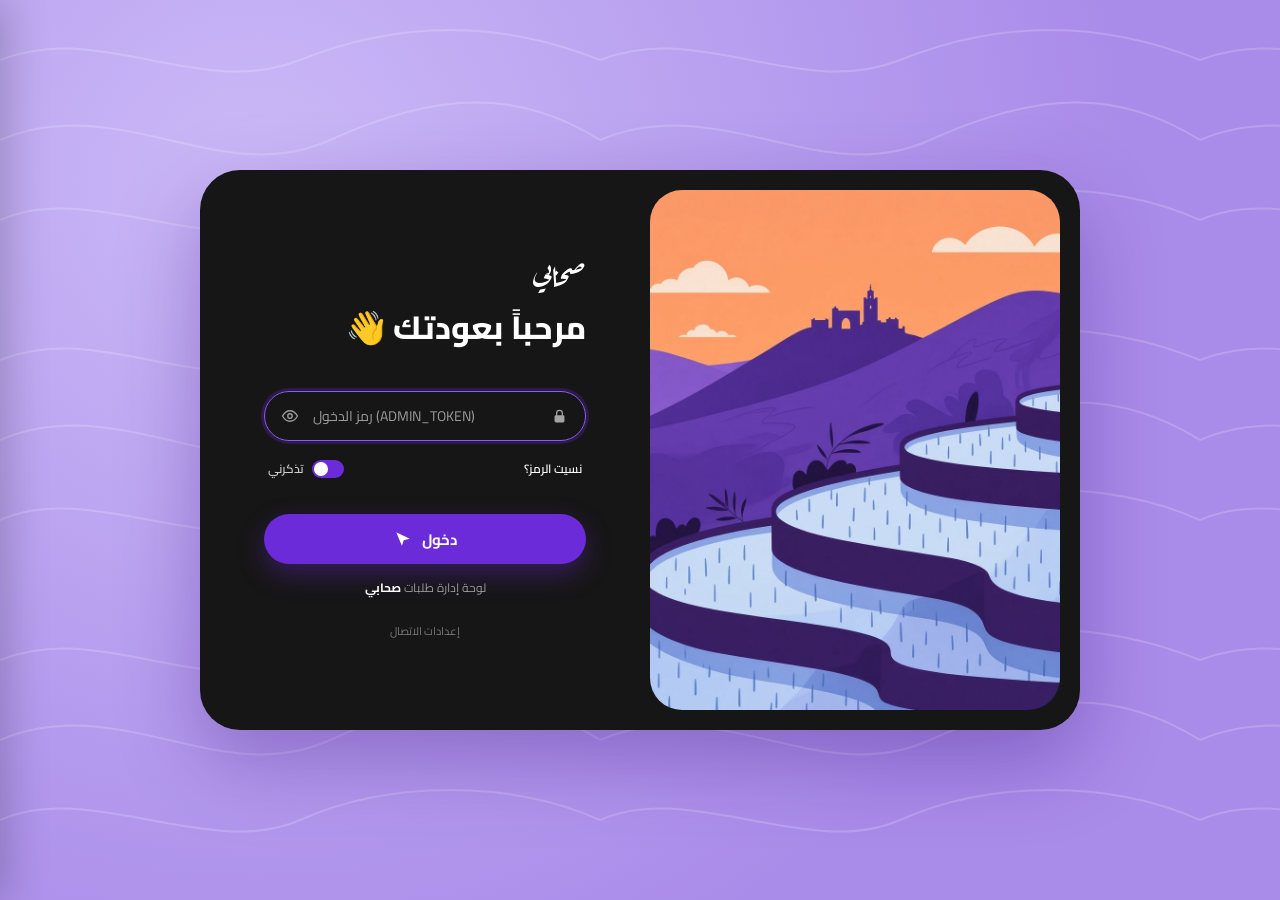
==== admin/index.html @ 3eadcd67 "Add Sahaby website, admin panel and order backend" ====
<!DOCTYPE html>
<html lang="ar" dir="rtl">
<head>
<meta charset="UTF-8"><meta name="viewport" content="width=device-width, initial-scale=1.0">
<meta name="robots" content="noindex,nofollow,noarchive">
<title>لوحة التحكم | صحابي</title>
<link href="https://fonts.googleapis.com/css2?family=Cairo:wght@400;600;700;800&family=Aref+Ruqaa:wght@700&display=swap" rel="stylesheet">
<link rel="stylesheet" href="admin.css">
</head>
<body>
<div id="login" class="login" hidden>
  <div class="lg-card">
    <form class="lg-form" id="lgf" autocomplete="off">
      <div class="lg-logo">صحابي</div>
      <h1 class="lg-h">مرحباً بعودتك <span class="wave">👋</span></h1>
      <div class="lg-field">
        <svg class="lg-ic" viewBox="0 0 24 24"><rect x="5" y="11" width="14" height="10" rx="2" fill="currentColor" stroke="none"/><path d="M8 11V8a4 4 0 0 1 8 0v3"/></svg>
        <input id="lg-token" type="password" placeholder="رمز الدخول (ADMIN_TOKEN)" dir="auto" required aria-label="رمز الدخول">
        <button type="button" class="lg-eye" id="lg-eye" aria-label="إظهار الرمز"><svg viewBox="0 0 24 24"><path d="M2 12s4-7 10-7 10 7 10 7-4 7-10 7S2 12 2 12z"/><circle cx="12" cy="12" r="3"/></svg></button>
      </div>
      <div class="lg-row">
        <label class="lg-tgl"><input type="checkbox" id="lg-remember" checked><span></span>تذكرني</label>
        <button type="button" class="lg-link" id="lg-forgot" aria-expanded="false">نسيت الرمز؟</button>
      </div>
      <div class="lg-hint" id="lg-hint" hidden>الرمز موجود في: <b>Apps Script ← Project Settings ← Script properties ← <span dir="ltr">ADMIN_TOKEN</span></b>. انسخه والصقه هنا.</div>
      <div class="lg-err" id="lg-err" role="alert"></div>
      <button class="lg-btn" id="lg-btn" type="submit"><span class="lg-btn-t">دخول</span><svg viewBox="0 0 24 24"><path d="M3 11.5L21 3l-7.5 18-2.5-7.5z" fill="currentColor" stroke="none"/></svg></button>
      <p class="lg-foot">لوحة إدارة طلبات <b>صحابي</b></p>
      <details class="lg-adv"><summary>إعدادات الاتصال</summary>
        <input id="lg-url" dir="ltr" aria-label="رابط الـ API">
      </details>
    </form>
    <div class="lg-art" aria-hidden="true"></div>
  </div>
</div>

<div id="app" class="app" hidden>
  <aside class="side" id="side">
    <div class="side-logo">صحابي <small>الإدارة</small></div>
    <nav class="side-nav" id="nav">
      <a href="#/dashboard" data-v="dashboard"><svg viewBox="0 0 24 24"><path d="M3 3h8v8H3zM13 3h8v5h-8zM13 10h8v11h-8zM3 13h8v8H3z"/></svg>لوحة القيادة</a>
      <a href="#/orders" data-v="orders"><svg viewBox="0 0 24 24"><path d="M6 3h12l2 4v14H4V7z"/><path d="M4 7h16M9 11h6"/></svg>الطلبات <b class="nb" id="nb-new" hidden>0</b></a>
      <a href="#/customers" data-v="customers"><svg viewBox="0 0 24 24"><circle cx="9" cy="8" r="4"/><path d="M2 21c0-4 3-6 7-6s7 2 7 6M16 4a4 4 0 0 1 0 8M22 21c0-3-2-5-4-5.5"/></svg>العملاء</a>
      <a href="#/products" data-v="products"><svg viewBox="0 0 24 24"><path d="M4 5a2 2 0 0 1 2-2h13v16H6a2 2 0 0 0-2 2z"/><path d="M4 19V5"/></svg>المنتجات</a>
      <a href="#/settings" data-v="settings"><svg viewBox="0 0 24 24"><circle cx="12" cy="12" r="3"/><path d="M19.4 15a1.7 1.7 0 0 0 .3 1.8l.1.1a2 2 0 1 1-2.8 2.8l-.1-.1a1.7 1.7 0 0 0-1.8-.3 1.7 1.7 0 0 0-1 1.5V21a2 2 0 1 1-4 0v-.1a1.7 1.7 0 0 0-1.1-1.5 1.7 1.7 0 0 0-1.8.3l-.1.1a2 2 0 1 1-2.8-2.8l.1-.1a1.7 1.7 0 0 0 .3-1.8 1.7 1.7 0 0 0-1.5-1H3a2 2 0 1 1 0-4h.1a1.7 1.7 0 0 0 1.5-1.1 1.7 1.7 0 0 0-.3-1.8l-.1-.1a2 2 0 1 1 2.8-2.8l.1.1a1.7 1.7 0 0 0 1.8.3H9a1.7 1.7 0 0 0 1-1.5V3a2 2 0 1 1 4 0v.1a1.7 1.7 0 0 0 1 1.5 1.7 1.7 0 0 0 1.8-.3l.1-.1a2 2 0 1 1 2.8 2.8l-.1.1a1.7 1.7 0 0 0-.3 1.8V9a1.7 1.7 0 0 0 1.5 1H21a2 2 0 1 1 0 4h-.1a1.7 1.7 0 0 0-1.5 1z"/></svg>الإعدادات</a>
    </nav>
    <button class="side-out" id="logout" type="button"><svg viewBox="0 0 24 24"><path d="M9 21H5a2 2 0 0 1-2-2V5a2 2 0 0 1 2-2h4M16 17l5-5-5-5M21 12H9"/></svg>تسجيل الخروج</button>
  </aside>
  <div class="scrim" id="scrim"></div>
  <div class="main">
    <header class="top">
      <button class="burger" id="burger" type="button" aria-label="القائمة"><span></span><span></span><span></span></button>
      <h1 id="title">لوحة القيادة</h1>
      <div class="top-act">
        <span class="sync" id="sync" title="آخر تحديث"></span>
        <label class="tgl" title="تحديث تلقائي"><input type="checkbox" id="auto"><span></span><em>تلقائي</em></label>
        <button class="btn ghost" id="refresh" type="button" title="تحديث"><svg viewBox="0 0 24 24"><path d="M21 12a9 9 0 1 1-3-6.7L21 8M21 3v5h-5"/></svg><em>تحديث</em></button>
      </div>
    </header>
    <main class="view" id="view"></main>
  </div>
</div>

<aside class="drawer" id="drawer" aria-hidden="true"><div class="dr-in" id="dr"></div></aside>
<div class="dscrim" id="dscrim"></div>
<div class="toasts" id="toasts" aria-live="polite"></div>
<div id="print" class="print-area"></div>
<script src="admin.js"></script>
</body>
</html>
---- admin/admin.css ----
*,*::before,*::after{margin:0;padding:0;box-sizing:border-box;border-radius:0!important}
:root{--g:#1f3a2e;--g2:#2b4d3d;--gold:#b8862b;--gl:#f1d08a;--cr:#f7f5f0;--bd:#e6dfd0;--tx:#22302a;--mu:#7d857f;--red:#a3261f}
html,body{height:100%}
body{font-family:'Cairo',sans-serif;background:var(--cr);color:var(--tx);font-size:14px;font-variant-numeric:lining-nums}
button,input,select,textarea{font-family:inherit;font-size:14px;color:inherit}
svg{width:18px;height:18px;fill:none;stroke:currentColor;stroke-width:1.8;stroke-linecap:round;stroke-linejoin:round;flex:0 0 auto}
[hidden]{display:none!important}
.btn{display:inline-flex;align-items:center;gap:6px;border:1px solid var(--bd);background:#fff;padding:8px 14px;font-weight:700;cursor:pointer;text-decoration:none;color:var(--tx);white-space:nowrap}
.btn:hover{border-color:var(--g)}.btn.pri{background:var(--g);color:#fff;border-color:var(--g)}.btn.pri:hover{background:var(--gold);border-color:var(--gold)}
.btn.gold{background:var(--gold);color:#fff;border-color:var(--gold)}.btn.ghost{background:transparent}.btn.dang{color:var(--red);border-color:#e9c3c0}.btn.dang:hover{background:var(--red);color:#fff}
.btn.wa{background:#25d366;border-color:#25d366;color:#fff}.btn.wide{width:100%;justify-content:center;padding:12px}.btn:disabled{opacity:.6;cursor:wait}
input,select,textarea{border:1px solid var(--bd);background:#fff;padding:8px 10px;outline:none;width:100%}input:focus,select:focus,textarea:focus{border-color:var(--g)}
label{font-weight:700;font-size:13px;display:block;margin-bottom:4px}
/* login — matches the reference design; rounded corners allowed ONLY here */
.login{min-height:100%;display:flex;align-items:center;justify-content:center;padding:28px;background-color:#b9a4f0;
 background-image:url("data:image/svg+xml,%3Csvg xmlns='http://www.w3.org/2000/svg' width='600' height='300' viewBox='0 0 600 300'%3E%3Cg fill='none' stroke='%23ffffff' stroke-opacity='.18' stroke-width='2'%3E%3Cpath d='M0 60 C100 20 200 100 300 60 S500 20 600 60'/%3E%3Cpath d='M0 140 C120 90 220 190 330 140 S520 90 600 140'/%3E%3Cpath d='M0 220 C90 180 210 260 300 220 S510 180 600 220'/%3E%3C/g%3E%3C/svg%3E"),radial-gradient(circle at 20% 20%,#cbb9f7,#a98be9 70%);background-size:600px 300px,cover}
.login .lg-card{width:100%;max-width:880px;min-height:560px;background:#161616;border-radius:40px!important;padding:20px;display:grid;grid-template-columns:1fr 1fr;gap:20px;direction:ltr;box-shadow:0 30px 80px rgba(60,20,130,.35)}
.lg-form{direction:rtl;display:flex;flex-direction:column;justify-content:center;padding:30px 44px;color:#fff}
.lg-logo{font-family:'Aref Ruqaa',serif;font-size:30px;color:#fff;line-height:1;margin-bottom:10px}
.lg-h{font-family:'Cairo',sans-serif;font-weight:800;font-size:32px;color:#fff;margin-bottom:34px;letter-spacing:0}.lg-h .wave{display:inline-block;animation:wv 2.4s ease-in-out infinite;transform-origin:70% 70%}
@keyframes wv{0%,60%,100%{transform:rotate(0)}10%,30%{transform:rotate(14deg)}20%{transform:rotate(-8deg)}}
.lg-field{position:relative;margin-bottom:12px}
.login .lg-field input{width:100%;height:50px;border-radius:999px!important;background:transparent;border:1px solid #6d6d6d;color:#fff;padding:0 46px 0 48px;font-size:14px;transition:border-color .2s,box-shadow .2s}
.lg-field input::placeholder{color:#9b9b9b}.lg-field input:focus{border-color:#8b5cf6;box-shadow:0 0 0 3px rgba(108,43,217,.25)}
.lg-ic{position:absolute;right:18px;top:50%;transform:translateY(-50%);width:17px;height:17px;color:#a3a3a3;pointer-events:none}
.login .lg-eye{position:absolute;left:8px;top:50%;transform:translateY(-50%);width:36px;height:36px;border-radius:50%!important;border:0;background:transparent;color:#9b9b9b;cursor:pointer;display:flex;align-items:center;justify-content:center}.lg-eye:hover,.lg-eye.on{color:#fff;background:#262626}
.lg-row{display:flex;align-items:center;justify-content:space-between;margin:4px 4px 0;direction:rtl}
.lg-tgl{display:flex;align-items:center;gap:8px;margin:0;font-weight:600;font-size:12px;color:#cfcfcf;cursor:pointer;order:2}.lg-tgl input{display:none}
.login .lg-tgl span{width:32px;height:18px;border-radius:999px!important;background:#3a3a3a;position:relative;transition:background .2s}
.login .lg-tgl span::after{content:"";position:absolute;top:2px;right:2px;width:14px;height:14px;border-radius:50%!important;background:#fff;transition:right .2s}
.lg-tgl input:checked+span{background:#6c2bd9}.lg-tgl input:checked+span::after{right:16px}
.lg-link{order:1;background:none;border:0;color:#fff;font-size:12px;font-weight:600;cursor:pointer;padding:0}.lg-link:hover{color:#c4a8ff;text-decoration:underline}
.login .lg-hint{margin-top:10px;background:#222;border:1px solid #333;border-radius:16px!important;padding:10px 14px;font-size:12px;line-height:1.9;color:#cfcfcf}.lg-hint b{color:#fff;font-weight:600}
.login .lg-err{display:none;margin-top:12px;background:rgba(239,68,68,.12);border:1px solid rgba(239,68,68,.45);color:#fca5a5;border-radius:16px!important;padding:9px 14px;font-size:12.5px}.lg-err.on{display:block}
.login .lg-btn{margin-top:34px;height:50px;width:100%;border:0;border-radius:999px!important;background:#6c2bd9;color:#fff;font-weight:700;font-size:15px;display:flex;align-items:center;justify-content:center;gap:10px;cursor:pointer;transition:background .2s,transform .1s;box-shadow:0 10px 26px rgba(108,43,217,.35)}
.lg-btn:hover{background:#7c3aed}.lg-btn:active{transform:scale(.985)}.lg-btn:disabled{opacity:.7;cursor:wait}.lg-btn svg{width:18px;height:18px;transform:scaleX(-1)}
.lg-foot{text-align:center;font-size:12px;color:#9b9b9b;margin-top:12px}.lg-foot b{color:#fff}
.lg-adv{margin-top:18px;text-align:center}.lg-adv summary{list-style:none;cursor:pointer;font-size:11px;color:#7a7a7a;display:inline-block}.lg-adv summary::-webkit-details-marker{display:none}.lg-adv summary:hover{color:#c4a8ff}
.login .lg-adv input{margin-top:8px;height:40px;border-radius:999px!important;background:transparent;border:1px solid #444;color:#ddd;padding:0 16px;font-size:11px}
.login .lg-art{border-radius:32px!important;background:#6c2bd9 url(login-art.jpg) center/cover no-repeat;min-height:100%}
@media(max-width:760px){.login{padding:14px;align-items:flex-start}
 .login .lg-card{grid-template-columns:1fr;min-height:0;padding:12px;border-radius:30px!important;gap:0}
 .login .lg-art{order:-1;height:150px;min-height:0;border-radius:22px!important;background-position:center 35%}
 .lg-form{padding:26px 14px 18px}.lg-h{font-size:26px;margin-bottom:24px}.lg-btn{margin-top:26px}}
/* layout */
.app{display:flex;min-height:100%}
.side{width:240px;background:var(--g);color:#cfd8d2;display:flex;flex-direction:column;position:fixed;top:0;bottom:0;right:0;z-index:40;transition:transform .25s}
.side-logo{font-family:'Aref Ruqaa',serif;font-size:34px;color:var(--gl);padding:18px 22px;border-bottom:1px solid rgba(241,208,138,.15)}.side-logo small{font-family:'Cairo';font-size:12px;color:#9fb0a6;margin-right:6px}
.side-nav{flex:1;padding:12px 0}.side-nav a{display:flex;align-items:center;gap:12px;padding:12px 22px;color:#cfd8d2;text-decoration:none;font-weight:600;border-right:3px solid transparent}
.side-nav a:hover{background:rgba(255,255,255,.05);color:#fff}.side-nav a.on{background:rgba(241,208,138,.1);color:var(--gl);border-right-color:var(--gold)}
.nb{margin-right:auto;background:var(--gold);color:#fff;font-size:11px;padding:1px 7px}
.side-out{display:flex;gap:10px;align-items:center;background:none;border:0;border-top:1px solid rgba(241,208,138,.15);color:#cfd8d2;padding:16px 22px;cursor:pointer;font-weight:600}.side-out:hover{color:#fff}
.main{flex:1;margin-right:240px;min-width:0}
.top{position:sticky;top:0;z-index:30;background:#fff;border-bottom:1px solid var(--bd);display:flex;align-items:center;gap:14px;padding:12px 24px;min-height:62px}
.top h1{font-size:20px;color:var(--g)}.top-act{margin-right:auto;display:flex;align-items:center;gap:10px}
.sync{font-size:12px;color:var(--mu)}
.tgl{display:flex;align-items:center;gap:6px;margin:0;cursor:pointer;font-size:12px}.tgl input{display:none}.tgl span{width:34px;height:18px;background:#ccc;position:relative}.tgl span::after{content:"";position:absolute;top:2px;right:2px;width:14px;height:14px;background:#fff;transition:right .2s}
.tgl input:checked+span{background:var(--g)}.tgl input:checked+span::after{right:18px}.tgl em{font-style:normal;color:var(--mu)}.top .btn em{font-style:normal}
.burger{display:none;background:none;border:0;cursor:pointer;width:36px;height:36px;flex-direction:column;justify-content:center;gap:5px;padding:7px}.burger span{display:block;height:2px;background:var(--g)}
.scrim,.dscrim{display:none;position:fixed;inset:0;background:rgba(0,0,0,.4);z-index:35}.scrim.on,.dscrim.on{display:block}.dscrim{z-index:55}
.view{padding:22px 24px 40px;max-width:1400px}
/* cards */
.kpis{display:grid;grid-template-columns:repeat(auto-fill,minmax(180px,1fr));gap:12px;margin-bottom:18px}
.kpi{background:#fff;border:1px solid var(--bd);padding:14px 16px;position:relative;border-bottom:3px solid var(--bd)}
.kpi small{display:block;color:var(--mu);font-weight:600;font-size:12px}.kpi b{display:block;font-size:24px;color:var(--g);margin-top:4px;line-height:1.3}.kpi i{font-style:normal;font-size:12px;color:var(--mu)}
.kpi.k-new{border-bottom-color:#1a4f9c}.kpi.k-conf{border-bottom-color:#1f6b3a}.kpi.k-ship{border-bottom-color:var(--gold)}.kpi.k-del{border-bottom-color:var(--g)}.kpi.k-can{border-bottom-color:var(--red)}.kpi.k-money{background:var(--g);border-color:var(--g)}.kpi.k-money small{color:#b9c8bf}.kpi.k-money b{color:var(--gl)}
.grid2{display:grid;grid-template-columns:2fr 1fr;gap:14px;margin-bottom:14px}.grid2.eq{grid-template-columns:1fr 1fr}
.panel{background:#fff;border:1px solid var(--bd)}.panel>h3{font-size:15px;color:var(--g);padding:12px 16px;border-bottom:1px solid var(--bd);display:flex;align-items:center;gap:10px}.panel>h3 .seg{margin-right:auto}
.pbody{padding:14px 16px}
.seg{display:inline-flex;border:1px solid var(--bd)}.seg button{background:#fff;border:0;padding:4px 12px;cursor:pointer;font-weight:700;font-size:12px}.seg button.on{background:var(--g);color:#fff}
.chart svg{width:100%;height:auto;display:block}.chart text{font-family:Cairo;font-size:10px;fill:#8a908b}
.legend{display:flex;gap:14px;font-size:12px;color:var(--mu);margin-top:6px;flex-wrap:wrap}.legend i{display:inline-block;width:10px;height:10px;margin-left:5px;vertical-align:middle}
.donut{display:flex;align-items:center;gap:16px}.donut svg{width:150px;height:150px;flex:0 0 150px}.donut ul{list-style:none;flex:1}.donut li{display:flex;justify-content:space-between;padding:4px 0;font-size:13px;border-bottom:1px dashed #eee}.donut li i{display:inline-block;width:10px;height:10px;margin-left:6px}
.bars li{list-style:none;margin-bottom:10px}.bars .bl{display:flex;justify-content:space-between;font-size:13px;margin-bottom:3px}.bars .bt{height:8px;background:#f0ebe0}.bars .bt span{display:block;height:100%;background:var(--gold)}
/* toolbar */
.tools{display:flex;flex-wrap:wrap;gap:8px;align-items:flex-end;background:#fff;border:1px solid var(--bd);padding:12px;margin-bottom:12px}
.tools .f{display:flex;flex-direction:column;min-width:130px;flex:1}.tools .f label{font-size:11px;color:var(--mu);margin-bottom:2px}.tools .f.s{flex:2;min-width:200px}
.tools .acts{display:flex;gap:6px;flex-wrap:wrap}
.search{position:relative}.search kbd{position:absolute;left:8px;top:50%;transform:translateY(-50%);font-size:11px;border:1px solid var(--bd);padding:0 5px;color:var(--mu);background:var(--cr)}
.bulk{display:flex;align-items:center;gap:10px;background:var(--g);color:#fff;padding:10px 14px;margin-bottom:12px;flex-wrap:wrap}.bulk select{width:auto;color:var(--tx)}
/* table */
.tbl-wrap{background:#fff;border:1px solid var(--bd);overflow-x:auto}
table{width:100%;border-collapse:collapse}th,td{padding:10px 12px;text-align:right;border-bottom:1px solid #f0ebe0;white-space:nowrap}
th{background:var(--cr);color:var(--mu);font-size:12px;font-weight:700;position:sticky;top:0;cursor:default}th.sortable{cursor:pointer}th.sortable:hover{color:var(--g)}
tbody tr{cursor:pointer}tbody tr:hover{background:#fbf9f4}tbody tr.sel{background:#fdf6e6}td.num{font-weight:700;color:var(--g)}td .mu{color:var(--mu);font-size:12px;display:block}
td input[type=checkbox],th input[type=checkbox]{width:16px;height:16px}
.st{display:inline-block;padding:3px 10px;font-size:12px;font-weight:700;white-space:nowrap}
.st-new{background:#e3edfb;color:#1a4f9c}.st-confirmed{background:#e2f2e6;color:#1f6b3a}.st-shipping{background:#fdf1d8;color:#8a6420}.st-delivered{background:#1f3a2e;color:#f1d08a}.st-cancelled{background:#f8e1e0;color:#a3261f}.st-no_answer{background:#ececec;color:#555}
select.qs{width:auto;padding:4px 6px;font-size:12px;font-weight:700;border:0}
.rep{display:inline-block;background:var(--gold);color:#fff;font-size:10px;padding:0 6px;margin-right:4px;vertical-align:middle}
.pager{display:flex;align-items:center;justify-content:space-between;padding:10px 12px;gap:10px;flex-wrap:wrap;color:var(--mu);font-size:13px}.pager .pg{display:flex;gap:4px}.pager button{min-width:34px;justify-content:center;padding:5px 8px}
/* states */
.empty,.err{text-align:center;padding:50px 20px;background:#fff;border:1px solid var(--bd);color:var(--mu)}.empty h3,.err h3{color:var(--g);margin-bottom:6px;font-size:17px}.err h3{color:var(--red)}.empty .btn,.err .btn{margin-top:14px}
.sk{background:linear-gradient(90deg,#eee8dc 25%,#f6f2ea 50%,#eee8dc 75%);background-size:200% 100%;animation:sk 1.2s infinite}@keyframes sk{to{background-position:-200% 0}}
.sk-kpi{height:84px}.sk-line{height:42px;margin-bottom:6px}.sk-box{height:260px}
/* drawer */
.drawer{position:fixed;top:0;bottom:0;left:0;width:520px;max-width:100%;background:#fff;z-index:60;transform:translateX(-100%);transition:transform .25s;box-shadow:8px 0 40px rgba(0,0,0,.2);overflow-y:auto}
.drawer.on{transform:none}
.dr-head{background:var(--g);color:#fff;padding:16px 20px;position:sticky;top:0;z-index:2;display:flex;align-items:flex-start;gap:10px}.dr-head h2{font-size:18px;direction:ltr;text-align:right}.dr-head p{color:#b9c8bf;font-size:12px}.dr-head .x{margin-right:auto;background:none;border:0;color:#fff;font-size:26px;cursor:pointer;line-height:1}
.dr-sec{padding:16px 20px;border-bottom:1px solid #f0ebe0}.dr-sec h4{font-size:13px;color:var(--mu);margin-bottom:10px}
.kv{display:grid;grid-template-columns:110px 1fr;gap:6px 10px;font-size:14px}.kv dt{color:var(--mu)}.kv dd{font-weight:600}
.dr-acts{display:flex;flex-wrap:wrap;gap:6px}
.frm{display:grid;grid-template-columns:1fr 1fr;gap:10px}.frm .full{grid-column:1/-1}
.tline{list-style:none;border-right:2px solid var(--bd);padding-right:14px}.tline li{position:relative;padding-bottom:12px;font-size:13px}.tline li::before{content:"";position:absolute;right:-21px;top:5px;width:12px;height:12px;background:var(--gold)}.tline small{display:block;color:var(--mu);font-size:11px}
.total-big{font-size:22px;color:var(--g);font-weight:700}
/* toasts */
.toasts{position:fixed;bottom:18px;left:18px;z-index:80;display:flex;flex-direction:column;gap:8px}
.toast{background:var(--g);color:#fff;padding:12px 16px;min-width:240px;max-width:340px;box-shadow:0 8px 24px rgba(0,0,0,.25);border-right:4px solid var(--gold);animation:tin .25s}.toast.err{background:var(--red);border-right-color:#fff}
@keyframes tin{from{transform:translateY(10px);opacity:0}}
.note-s{font-size:12px;color:var(--mu);background:var(--cr);padding:10px 12px;margin-top:10px;line-height:1.8}
.set-grid{display:grid;grid-template-columns:1fr 1fr;gap:14px}.set-grid .panel .pbody>*+*{margin-top:10px}
.print-area{display:none}
/* mobile */
@media(max-width:900px){
 .side{transform:translateX(100%)}.side.on{transform:none}.main{margin-right:0}.burger{display:flex}
 .top{padding:10px 14px;gap:8px}.top h1{font-size:17px}.top .btn em,.tgl em,.sync{display:none}
 .view{padding:14px 12px 30px}.grid2,.grid2.eq,.set-grid{grid-template-columns:1fr}
 .kpis{grid-template-columns:repeat(2,1fr);gap:8px}.kpi{padding:10px 12px}.kpi b{font-size:19px}
 .tools .f{min-width:calc(50% - 4px)}.tools .f.s{min-width:100%}
 .tbl-wrap{background:none;border:0;overflow:visible}
 table.cards thead{display:none}table.cards,table.cards tbody{display:block}
 table.cards tr{display:grid;grid-template-columns:auto 1fr auto;gap:2px 10px;background:#fff;border:1px solid var(--bd);margin-bottom:8px;padding:12px;position:relative}
 table.cards td{border:0;padding:0;white-space:normal}table.cards td.c-chk{grid-row:span 3;align-self:start}
 table.cards td.c-id{font-weight:700;color:var(--g)}table.cards td.c-date{text-align:left;color:var(--mu);font-size:12px}
 table.cards td.c-name{grid-column:2/4}table.cards td.c-prod{grid-column:2/4;color:var(--mu);font-size:13px}
 table.cards td.c-city,table.cards td.c-phone,table.cards td.c-qty{display:none}
 table.cards td.c-total{grid-column:2;font-size:16px;margin-top:6px}table.cards td.c-st{text-align:left;margin-top:6px}
 .donut{flex-direction:column}.drawer{width:100%}.frm{grid-template-columns:1fr}
 .toasts{left:10px;right:10px}.toast{max-width:none}
}
/* print */
@media print{
 @page{size:A5;margin:10mm}
 body{background:#fff}body>*:not(.print-area){display:none!important}.print-area{display:block!important}
 .slip{font-family:'Cairo',sans-serif;color:#000}.slip+.slip{page-break-before:always}
 .slip .ph{display:flex;justify-content:space-between;align-items:center;border-bottom:3px solid #1f3a2e;padding-bottom:8px;margin-bottom:12px}
 .slip .lg{font-family:'Aref Ruqaa',serif;font-size:34px;color:#1f3a2e}.slip h2{font-size:16px}
 .slip table{width:100%;border-collapse:collapse;margin:10px 0}.slip td,.slip th{border:1px solid #999;padding:6px 8px;font-size:12px;white-space:normal}
 .slip .cod{border:3px solid #000;padding:10px;text-align:center;font-size:20px;font-weight:700;margin:12px 0}
 .slip .ft{font-size:10px;color:#555;text-align:center;margin-top:14px}
 .plist table{width:100%;border-collapse:collapse}.plist th,.plist td{border:1px solid #999;padding:4px 6px;font-size:10px;white-space:normal}
 @page list{size:A4 landscape}
}
/* QA: long customer/product names */
.c-name .nm{display:inline-block;max-width:220px;overflow:hidden;text-overflow:ellipsis;white-space:nowrap;vertical-align:bottom}
@media (max-width:1100px){.c-name .nm{max-width:150px}}
@media (max-width:760px){.c-name .nm{max-width:60vw}}
.drawer h2,.drawer .dname{overflow-wrap:anywhere}
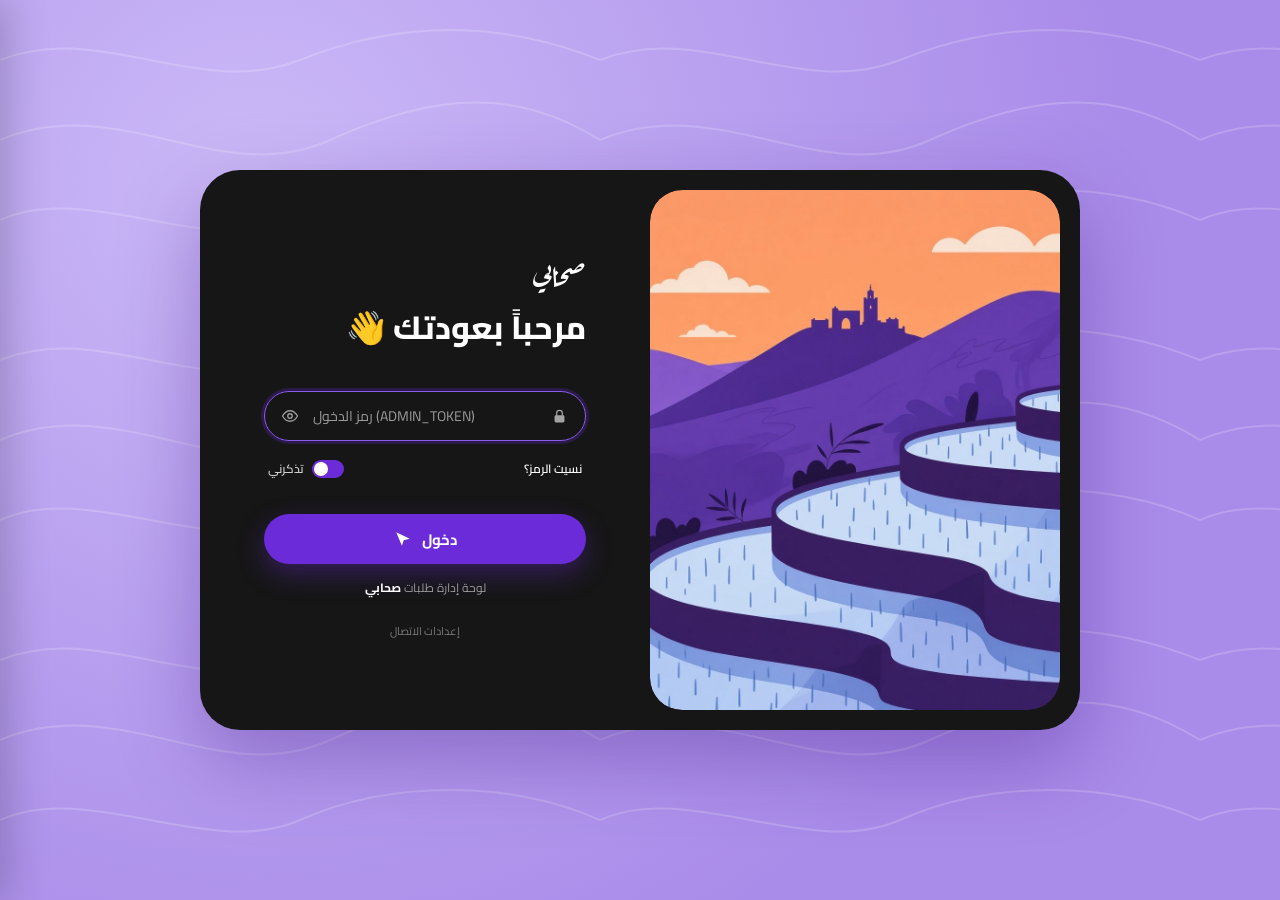
==== commit 60c0e963: "Keep only Facebook/Instagram/WhatsApp socials; admin panel motion and polish" ====
--- a/admin/index.html
+++ b/admin/index.html
@@ -5,7 +5,7 @@
 <meta name="robots" content="noindex,nofollow,noarchive">
 <title>لوحة التحكم | صحابي</title>
 <link href="https://fonts.googleapis.com/css2?family=Cairo:wght@400;600;700;800&family=Aref+Ruqaa:wght@700&display=swap" rel="stylesheet">
-<link rel="stylesheet" href="admin.css">
+<link rel="stylesheet" href="admin.css?v=2">
 </head>
 <body>
 <div id="login" class="login" hidden>
@@ -65,6 +65,6 @@
 <div class="dscrim" id="dscrim"></div>
 <div class="toasts" id="toasts" aria-live="polite"></div>
 <div id="print" class="print-area"></div>
-<script src="admin.js"></script>
+<script src="admin.js?v=2"></script>
 </body>
 </html>
--- a/admin/admin.css
+++ b/admin/admin.css
@@ -146,3 +146,66 @@
 @media (max-width:1100px){.c-name .nm{max-width:150px}}
 @media (max-width:760px){.c-name .nm{max-width:60vw}}
 .drawer h2,.drawer .dname{overflow-wrap:anywhere}
+/* ===== motion & polish layer (restrained; transform/opacity only, no layout shift) ===== */
+:root{--ease:cubic-bezier(.22,1,.36,1)}
+.btn,.seg button,.side-nav a,.side-out,tbody tr,.kpi,.panel,select.qs{transition:background-color .2s,border-color .2s,color .2s,box-shadow .25s var(--ease),transform .25s var(--ease)}
+.btn:active:not(:disabled){transform:translateY(1px)}
+.btn:focus-visible,.seg button:focus-visible,.side-nav a:focus-visible,.side-out:focus-visible,.lg-btn:focus-visible,.lg-link:focus-visible,.lg-eye:focus-visible,.x:focus-visible,select:focus-visible{outline:2px solid var(--gold);outline-offset:2px}
+.kpi:hover{transform:translateY(-2px);box-shadow:0 10px 24px rgba(31,58,46,.08)}
+tbody tr:hover{box-shadow:inset -3px 0 0 var(--gold)}
+/* sidebar sliding indicator */
+.side-nav{position:relative}
+.side-nav.has-ind a.on{border-right-color:transparent}
+.nav-ind{position:absolute;top:0;right:0;width:3px;background:var(--gold);opacity:0;pointer-events:none;transition:transform .35s var(--ease),height .35s var(--ease),opacity .2s}
+/* scrims fade instead of popping */
+.scrim,.dscrim{display:block;opacity:0;visibility:hidden;transition:opacity .3s,visibility 0s .3s}
+.scrim.on,.dscrim.on{opacity:1;visibility:visible;transition:opacity .3s}
+.side,.drawer{transition:transform .42s var(--ease)}
+/* status flash on updated row */
+@keyframes flash{0%{background-color:#f6e7c4}100%{background-color:transparent}}
+tr.flash>td{animation:flash 1.2s ease-out}
+/* toast exit */
+.toast{animation:tin .35s var(--ease)}
+@keyframes tin{from{transform:translateX(-24px);opacity:0}}
+.toast.out{opacity:0;transform:translateX(-24px);transition:opacity .25s,transform .25s}
+/* skeleton: tone */
+.sk{animation-duration:1.4s}
+/* login: square spinner + shake */
+.lg-btn.busy svg{display:none}
+.lg-btn.busy::before{content:"";width:14px;height:14px;border:2px solid rgba(255,255,255,.35);border-top-color:#fff;border-radius:0!important;animation:spin .7s linear infinite}
+@keyframes spin{to{transform:rotate(360deg)}}
+@media (prefers-reduced-motion:no-preference){
+ /* login entrance */
+ .login:not([hidden]) .lg-card{animation:lgCard .7s var(--ease) both}
+ .login:not([hidden]) .lg-art{animation:lgArt 1.4s var(--ease) .15s both}
+ .login:not([hidden]) .lg-form>*{animation:up .6s var(--ease) both}
+ .lg-form>:nth-child(1){animation-delay:.2s!important}.lg-form>:nth-child(2){animation-delay:.27s!important}.lg-form>:nth-child(3){animation-delay:.34s!important}
+ .lg-form>:nth-child(4){animation-delay:.41s!important}.lg-form>:nth-child(n+5){animation-delay:.48s!important}
+ @keyframes lgCard{from{opacity:0;transform:translateY(18px) scale(.985)}}
+ @keyframes lgArt{from{opacity:0;clip-path:inset(0 0 100% 0 round 32px);background-size:115%}to{clip-path:inset(0 0 0 0 round 32px)}}
+ .lg-form.shake{animation:shake .45s cubic-bezier(.36,.07,.19,.97)!important}
+ .lg-form.shake>*{animation:none!important}
+ @keyframes shake{10%,90%{transform:translateX(-2px)}20%,80%{transform:translateX(4px)}30%,50%,70%{transform:translateX(-7px)}40%,60%{transform:translateX(7px)}}
+ /* view transitions + staggers */
+ @keyframes up{from{opacity:0;transform:translateY(12px)}}
+ .view.fx-in>*{animation:up .5s var(--ease) both;animation-delay:calc(var(--i,0)*60ms)}
+ .view.fx-in .kpi{animation:up .5s var(--ease) both;animation-delay:calc(var(--k,0)*35ms)}
+ .view.fx-in .bars .bt span{animation:grow .9s var(--ease) .25s both;transform-origin:right}
+ @keyframes grow{from{transform:scaleX(0)}}
+ .view.fx-in .chart rect{animation:rise .7s var(--ease) .2s both;transform-box:fill-box;transform-origin:bottom}
+ @keyframes rise{from{transform:scaleY(0)}}
+ .view.fx-in .chart polyline{stroke-dasharray:3000;animation:draw 1.4s ease-out .35s both}
+ @keyframes draw{from{stroke-dashoffset:3000}to{stroke-dashoffset:0}}
+ .view.fx-rows tbody tr{animation:rowIn .45s var(--ease) both;animation-delay:calc(var(--r,0)*25ms)}
+ @keyframes rowIn{from{opacity:0;transform:translateY(6px)}}
+ .bulk{animation:up .3s var(--ease)}
+ /* drawer contents */
+ .fx-dr>.dr-sec{animation:up .5s var(--ease) both}
+ .fx-dr>.dr-sec:nth-child(2){animation-delay:.08s}.fx-dr>.dr-sec:nth-child(3){animation-delay:.13s}.fx-dr>.dr-sec:nth-child(4){animation-delay:.18s}.fx-dr>.dr-sec:nth-child(n+5){animation-delay:.23s}
+ .tline li{animation:up .4s var(--ease) both}
+}
+@media (prefers-reduced-motion:reduce){
+ *,*::before,*::after{animation-duration:.01ms!important;animation-iteration-count:1!important;transition-duration:.01ms!important}
+ .lg-btn.busy::before{animation:spin 1.5s linear infinite!important}
+ .kpi:hover{transform:none}
+}
